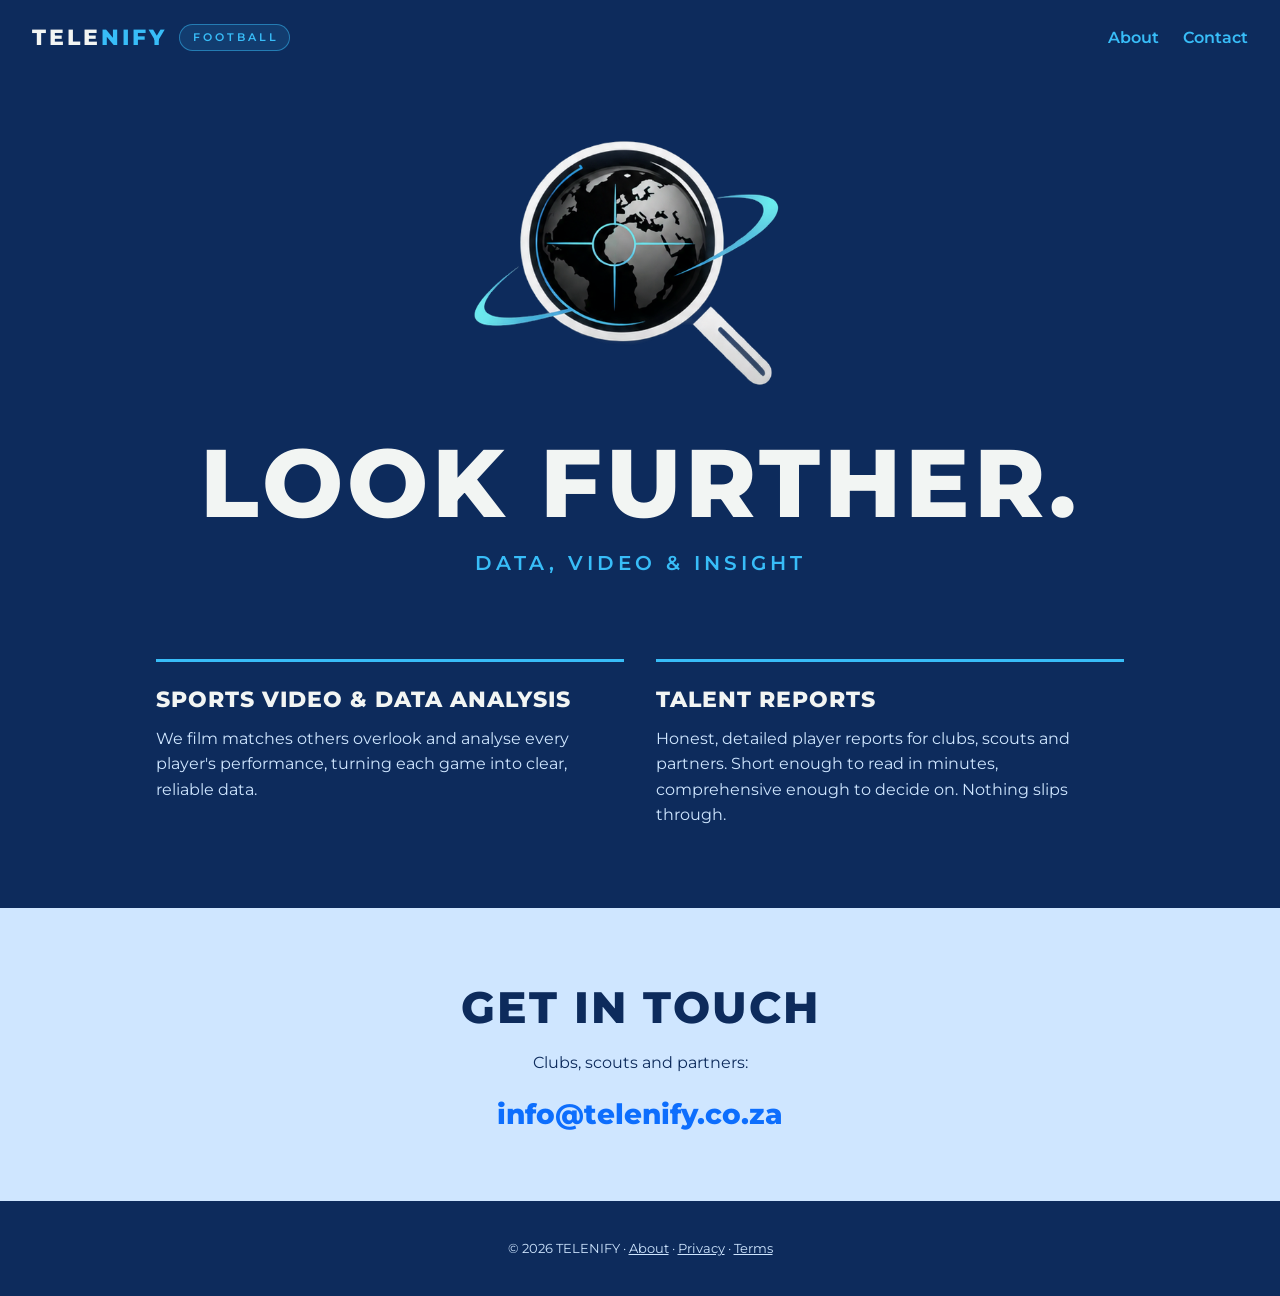
==== index.html @ 6e311cb9 "Home: honest, detailed and comprehensive report wording Co-Authored-By: Claude Opus 5.5 (1M context)" ====
<!doctype html>
<html lang="en">
<head>
  <meta charset="utf-8">
  <meta name="viewport" content="width=device-width, initial-scale=1">
  <title>Telenify | Look further.</title>
  <meta name="description" content="Telenify films and analyses sport others overlook, and turns it into clear data and honest player reports.">
  <link rel="icon" href="images/telenify-icon.png">
  <link rel="stylesheet" href="styles.css">
</head>
<body>

  <!-- Top bar: small logo + page links -->
  <header class="top-bar">
    <a class="wordmark" href="index.html">TELE<span>NIFY</span> <small>FOOTBALL</small></a>
    <nav class="top-bar-links">
      <a class="top-bar-link" href="about.html">About</a>
      <a class="top-bar-link" href="index.html#contact">Contact</a>
    </nav>
  </header>

  <!-- Hero: big logo and tagline -->
  <section class="hero">
    <img class="hero-icon" src="images/telenify-icon.png" alt="Telenify logo: a magnifying glass over a globe">
    <h1>LOOK FURTHER.</h1>
    <p class="hero-subtitle">Data, video &amp; insight</p>
  </section>

  <!-- What we do: two short blocks -->
  <section class="services">
    <article class="service">
      <h2>Sports video &amp; data analysis</h2>
      <p>We film matches others overlook and analyse every player's performance, turning each game into clear, reliable data.</p>
    </article>
    <article class="service">
      <h2>Talent reports</h2>
      <p>Honest, detailed player reports for clubs, scouts and partners. Short enough to read in minutes,
        comprehensive enough to decide on. Nothing slips through.</p>
    </article>
  </section>

  <!-- Contact -->
  <section class="contact" id="contact">
    <h2>Get in touch</h2>
    <p>Clubs, scouts and partners:</p>
    <a class="contact-email" href="mailto:info@telenify.co.za">info@telenify.co.za</a>
  </section>

  <footer class="footer">
    <p>&copy; 2026 TELENIFY &middot; <a href="about.html">About</a> &middot; <a href="privacy.html">Privacy</a> &middot; <a href="terms.html">Terms</a></p>
  </footer>

</body>
</html>
---- styles.css ----
/* Font stored in this repo (no calls to Google). Montserrat, SIL Open Font Licence. One file covers all weights. */
@font-face {
  font-family: Montserrat;
  src: url("fonts/montserrat-latin.woff2") format("woff2");
  font-weight: 100 900;
  font-display: swap;
}

/* Brand colours (same as the logo) */
:root {
  --royal-blue: #0D2B5C;
  --sky-blue: #38BDF8;
  --bright-blue: #0D6EFD;
  --light-sky: #CFE6FF;
  --white: #F2F5F3;
}

* { box-sizing: border-box; }

body {
  margin: 0;
  background: var(--royal-blue);
  color: var(--white);
  font-family: Montserrat, Arial, sans-serif;
  line-height: 1.6;
}

/* Top bar */
.top-bar {
  display: flex;
  justify-content: space-between;
  align-items: center;
  padding: 20px 32px;
}
.wordmark {
  font-weight: 800;
  font-size: 22px;
  letter-spacing: 3px;
  color: var(--white);
  text-decoration: none;
}
.wordmark span { color: var(--sky-blue); }
/* Product line next to the company name, e.g. "FOOTBALL" */
.wordmark {
  display: inline-flex;
  align-items: center;
}
.wordmark small {
  font-weight: 600;
  font-size: 11px;
  letter-spacing: 3px;
  color: var(--sky-blue);
  background: rgba(56, 189, 248, 0.12);
  border: 1px solid rgba(56, 189, 248, 0.5);
  border-radius: 999px;
  padding: 4px 10px 4px 13px;
  margin-left: 12px;
}
.top-bar-link {
  color: var(--sky-blue);
  text-decoration: none;
  font-weight: 600;
}
.top-bar-link:hover { text-decoration: underline; }
.wordmark, .top-bar-link { white-space: nowrap; }
.top-bar-links { display: flex; gap: 24px; }

/* Small phones: shrink the top bar so it stays on one line */
@media (max-width: 480px) {
  .top-bar { padding: 16px; }
  .wordmark { font-size: 17px; letter-spacing: 2px; }
  .wordmark small { font-size: 9px; letter-spacing: 2px; padding: 3px 8px 3px 10px; margin-left: 8px; }
  .top-bar-link { font-size: 14px; }
  .top-bar-links { gap: 14px; }
}

/* Hero */
.hero {
  text-align: center;
  padding: 60px 16px 80px;
}
.hero-icon {
  width: min(360px, 80%);
  height: auto;
}
.hero h1 {
  margin: 24px 0 0;
  font-weight: 800;
  font-size: clamp(40px, 9vw, 96px);
  letter-spacing: 4px;
  line-height: 1.1;
}
.hero-subtitle {
  margin: 12px 0 0;
  color: var(--sky-blue);
  font-weight: 600;
  font-size: clamp(14px, 2.5vw, 20px);
  letter-spacing: 4px;
  text-transform: uppercase;
}

/* Why we exist */
.mission {
  max-width: 760px;
  margin: 0 auto;
  padding: 80px 16px;
  text-align: center;
}
.mission h1 {
  margin: 0 0 16px;
  font-weight: 800;
  font-size: clamp(26px, 4.5vw, 40px);
  line-height: 1.2;
}
.mission h1 span { display: block; color: var(--sky-blue); }
.mission p {
  margin: 0;
  color: var(--light-sky);
  font-size: clamp(16px, 2.2vw, 19px);
}

/* What we do */
.services {
  display: grid;
  grid-template-columns: repeat(auto-fit, minmax(280px, 1fr));
  gap: 32px;
  max-width: 1000px;
  margin: 0 auto;
  padding: 0 16px 80px;
}
.service {
  border-top: 3px solid var(--sky-blue);
  padding-top: 20px;
}
.service h2 {
  margin: 0 0 8px;
  font-weight: 800;
  font-size: 22px;
  text-transform: uppercase;
  letter-spacing: 1px;
}
.service p {
  margin: 0;
  color: var(--light-sky);
}

/* Contact */
.contact {
  text-align: center;
  background: var(--light-sky);
  color: var(--royal-blue);
  padding: 64px 16px;
}
.contact h2 {
  margin: 0;
  font-weight: 800;
  font-size: clamp(28px, 5vw, 44px);
  text-transform: uppercase;
  letter-spacing: 2px;
}
.contact p { margin: 8px 0 16px; }
.contact-email {
  font-weight: 800;
  font-size: clamp(18px, 4vw, 28px);
  color: var(--bright-blue);
  text-decoration: none;
  word-break: break-all;
}
.contact-email:hover { text-decoration: underline; }

/* Footer */
.footer {
  text-align: center;
  padding: 24px 16px;
  font-size: 13px;
  color: var(--light-sky);
}
.footer a { color: var(--light-sky); }

/* Privacy and Terms pages */
.legal {
  max-width: 760px;
  margin: 0 auto;
  padding: 24px 16px 64px;
}
.legal h1 {
  font-weight: 800;
  font-size: clamp(28px, 5vw, 40px);
  text-transform: uppercase;
  letter-spacing: 2px;
  margin: 0 0 4px;
}
.legal h2 {
  font-weight: 800;
  font-size: 18px;
  text-transform: uppercase;
  letter-spacing: 1px;
  color: var(--sky-blue);
  margin: 32px 0 8px;
}
.legal p, .legal li { color: var(--light-sky); }
.legal a { color: var(--sky-blue); }
.legal .updated { font-size: 13px; margin: 0 0 24px; }
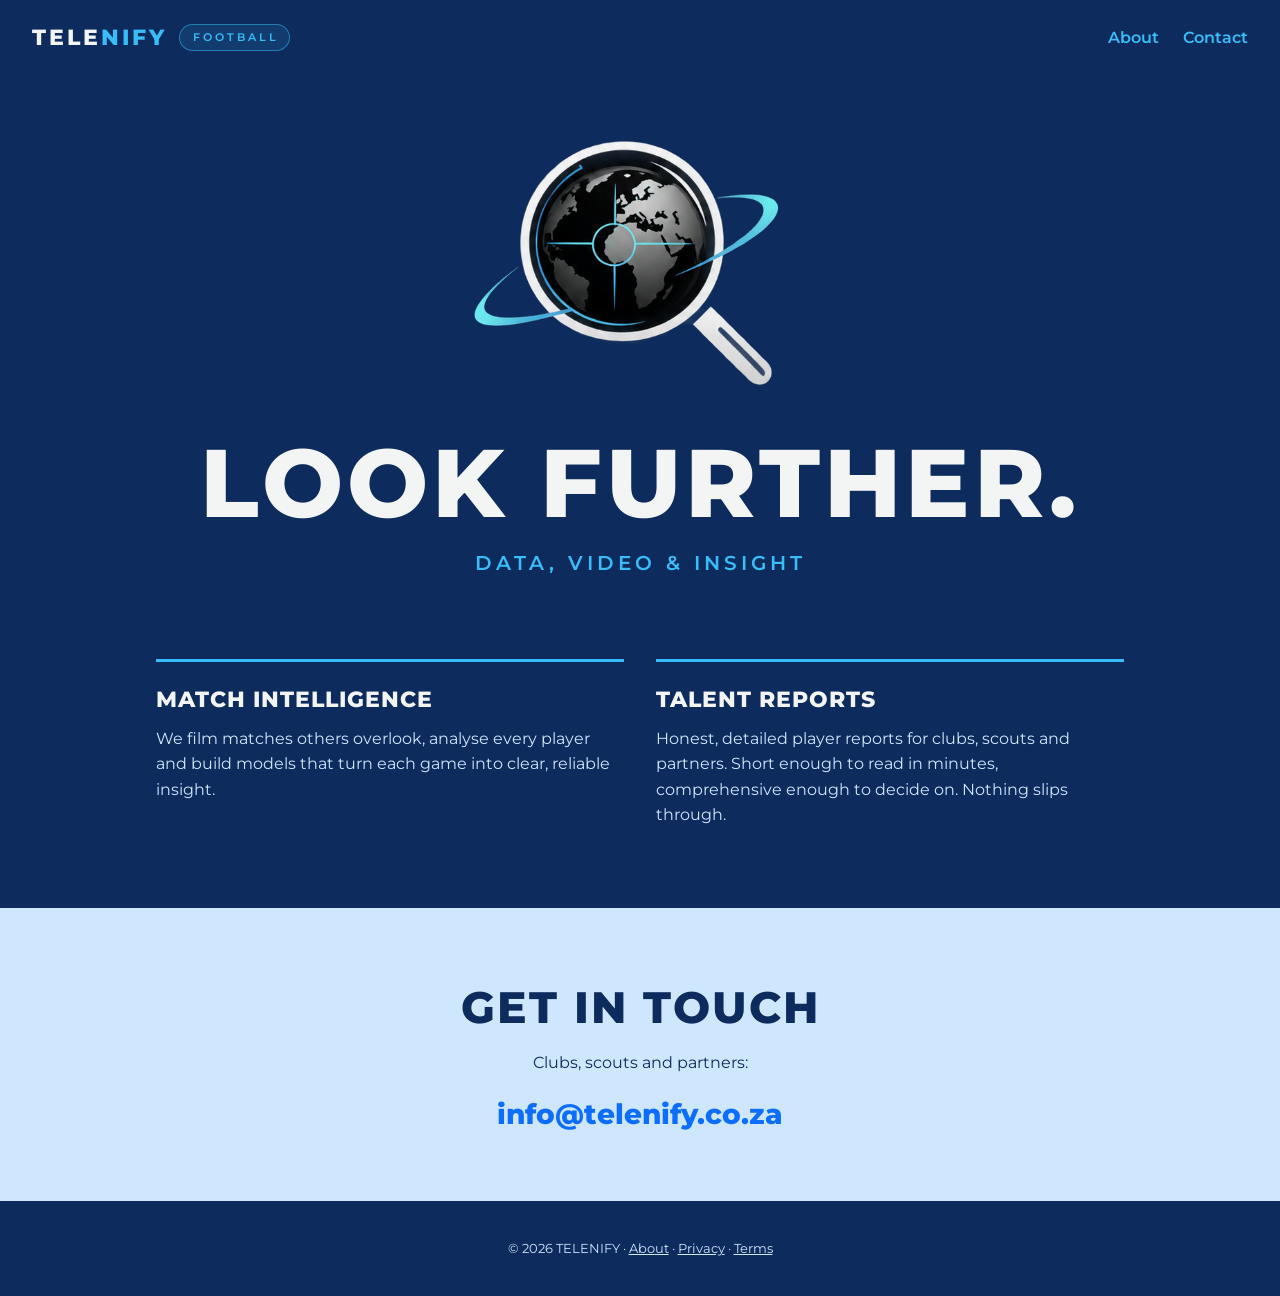
==== commit c7d932d2: "Home: match intelligence block and title Co-Authored-By: Claude Opus 5.5 (1M context) <noreply@anthr" ====
--- a/index.html
+++ b/index.html
@@ -3,7 +3,7 @@
 <head>
   <meta charset="utf-8">
   <meta name="viewport" content="width=device-width, initial-scale=1">
-  <title>Telenify | Look further.</title>
+  <title>Telenify – Match Intelligence &amp; Talent Reports</title>
   <meta name="description" content="Telenify films and analyses sport others overlook, and turns it into clear data and honest player reports.">
   <link rel="icon" href="images/telenify-icon.png">
   <link rel="stylesheet" href="styles.css">
@@ -29,8 +29,8 @@
   <!-- What we do: two short blocks -->
   <section class="services">
     <article class="service">
-      <h2>Sports video &amp; data analysis</h2>
-      <p>We film matches others overlook and analyse every player's performance, turning each game into clear, reliable data.</p>
+      <h2>Match intelligence</h2>
+      <p>We film matches others overlook, analyse every player and build models that turn each game into clear, reliable insight.</p>
     </article>
     <article class="service">
       <h2>Talent reports</h2>
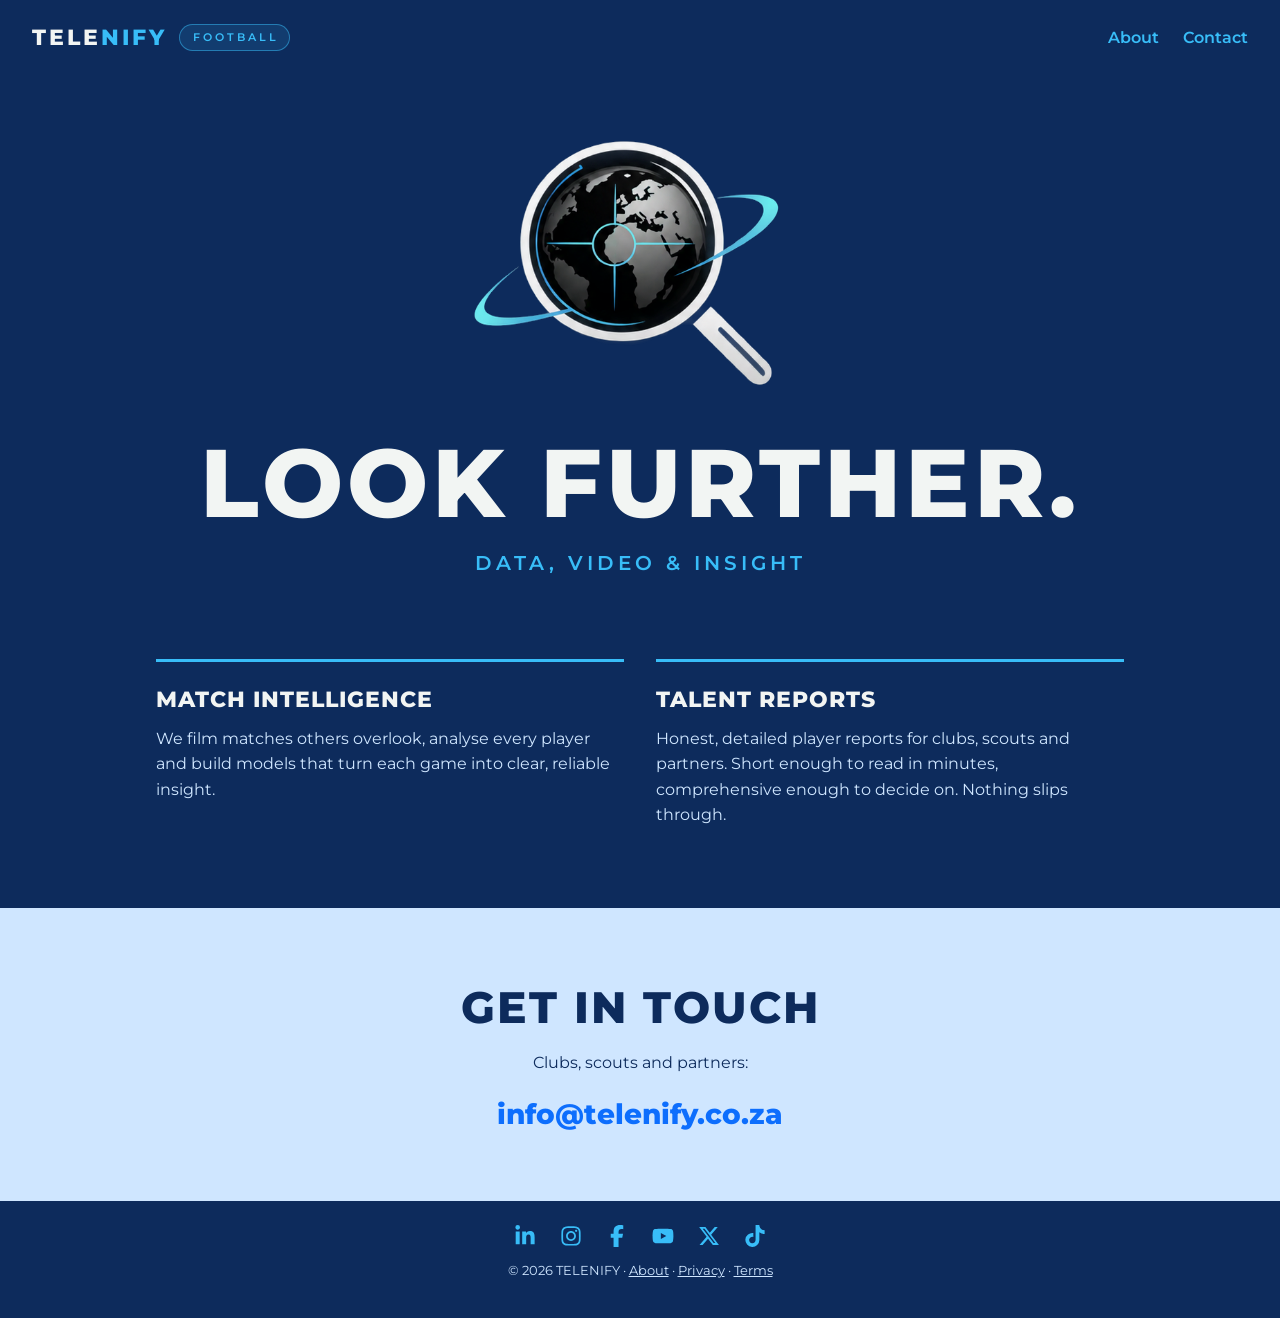
==== commit 884c94a9: "Footer: social media icons, linked profiles for Google Co-Authored-By: Claude Opus 5.5 (1M context) " ====
--- a/index.html
+++ b/index.html
@@ -5,17 +5,29 @@
   <meta name="viewport" content="width=device-width, initial-scale=1">
   <title>Telenify – Match Intelligence &amp; Talent Reports</title>
   <meta name="description" content="Telenify films and analyses sport others overlook, and turns it into clear data and honest player reports.">
-  <link rel="icon" href="images/telenify-icon.png">
+  <link rel="icon" href="/favicon.ico" sizes="48x48">
+  <link rel="icon" href="/images/favicon-192.png" type="image/png" sizes="192x192">
+  <link rel="apple-touch-icon" href="/apple-touch-icon.png">
+  <script type="application/ld+json">
+  {"@context": "https://schema.org", "@graph": [
+    {"@type": "WebSite", "name": "Telenify", "url": "https://telenify.co.za/"},
+    {"@type": "Organization", "name": "Telenify", "url": "https://telenify.co.za/",
+     "logo": "https://telenify.co.za/images/favicon-512.png",
+     "sameAs": ["https://www.linkedin.com/company/telenify", "https://www.instagram.com/telenify/",
+                "https://www.facebook.com/telenify", "https://www.youtube.com/@telenify",
+                "https://x.com/telenify", "https://www.tiktok.com/@telenify"]}
+  ]}
+  </script>
   <link rel="stylesheet" href="styles.css">
 </head>
 <body>
 
   <!-- Top bar: small logo + page links -->
   <header class="top-bar">
-    <a class="wordmark" href="index.html">TELE<span>NIFY</span> <small>FOOTBALL</small></a>
+    <a class="wordmark" href="/">TELE<span>NIFY</span> <small>FOOTBALL</small></a>
     <nav class="top-bar-links">
       <a class="top-bar-link" href="about.html">About</a>
-      <a class="top-bar-link" href="index.html#contact">Contact</a>
+      <a class="top-bar-link" href="/#contact">Contact</a>
     </nav>
   </header>
 
@@ -47,6 +59,15 @@
   </section>
 
   <footer class="footer">
+    <!-- Social icons: Font Awesome Free 6.5.2, CC BY 4.0, fontawesome.com -->
+    <p class="social">
+      <a href="https://www.linkedin.com/company/telenify" aria-label="LinkedIn" title="LinkedIn"><svg aria-hidden="true" viewBox="0 0 448 512"><path d="M100.28 448H7.4V148.9h92.88zM53.79 108.1C24.09 108.1 0 83.5 0 53.8a53.79 53.79 0 0 1 107.58 0c0 29.7-24.1 54.3-53.79 54.3zM447.9 448h-92.68V302.4c0-34.7-.7-79.2-48.29-79.2-48.29 0-55.69 37.7-55.69 76.7V448h-92.78V148.9h89.08v40.8h1.3c12.4-23.5 42.69-48.3 87.88-48.3 94 0 111.28 61.9 111.28 142.3V448z"/></svg></a>
+      <a href="https://www.instagram.com/telenify/" aria-label="Instagram" title="Instagram"><svg aria-hidden="true" viewBox="0 0 448 512"><path d="M224.1 141c-63.6 0-114.9 51.3-114.9 114.9s51.3 114.9 114.9 114.9S339 319.5 339 255.9 287.7 141 224.1 141zm0 189.6c-41.1 0-74.7-33.5-74.7-74.7s33.5-74.7 74.7-74.7 74.7 33.5 74.7 74.7-33.6 74.7-74.7 74.7zm146.4-194.3c0 14.9-12 26.8-26.8 26.8-14.9 0-26.8-12-26.8-26.8s12-26.8 26.8-26.8 26.8 12 26.8 26.8zm76.1 27.2c-1.7-35.9-9.9-67.7-36.2-93.9-26.2-26.2-58-34.4-93.9-36.2-37-2.1-147.9-2.1-184.9 0-35.8 1.7-67.6 9.9-93.9 36.1s-34.4 58-36.2 93.9c-2.1 37-2.1 147.9 0 184.9 1.7 35.9 9.9 67.7 36.2 93.9s58 34.4 93.9 36.2c37 2.1 147.9 2.1 184.9 0 35.9-1.7 67.7-9.9 93.9-36.2 26.2-26.2 34.4-58 36.2-93.9 2.1-37 2.1-147.8 0-184.8zM398.8 388c-7.8 19.6-22.9 34.7-42.6 42.6-29.5 11.7-99.5 9-132.1 9s-102.7 2.6-132.1-9c-19.6-7.8-34.7-22.9-42.6-42.6-11.7-29.5-9-99.5-9-132.1s-2.6-102.7 9-132.1c7.8-19.6 22.9-34.7 42.6-42.6 29.5-11.7 99.5-9 132.1-9s102.7-2.6 132.1 9c19.6 7.8 34.7 22.9 42.6 42.6 11.7 29.5 9 99.5 9 132.1s2.7 102.7-9 132.1z"/></svg></a>
+      <a href="https://www.facebook.com/telenify" aria-label="Facebook" title="Facebook"><svg aria-hidden="true" viewBox="0 0 320 512"><path d="M80 299.3V512H196V299.3h86.5l18-97.8H196V166.9c0-51.7 20.3-71.5 72.7-71.5c16.3 0 29.4 .4 37 1.2V7.9C291.4 4 256.4 0 236.2 0C129.3 0 80 50.5 80 159.4v42.1H14v97.8H80z"/></svg></a>
+      <a href="https://www.youtube.com/@telenify" aria-label="YouTube" title="YouTube"><svg aria-hidden="true" viewBox="0 0 576 512"><path d="M549.655 124.083c-6.281-23.65-24.787-42.276-48.284-48.597C458.781 64 288 64 288 64S117.22 64 74.629 75.486c-23.497 6.322-42.003 24.947-48.284 48.597-11.412 42.867-11.412 132.305-11.412 132.305s0 89.438 11.412 132.305c6.281 23.65 24.787 41.5 48.284 47.821C117.22 448 288 448 288 448s170.78 0 213.371-11.486c23.497-6.321 42.003-24.171 48.284-47.821 11.412-42.867 11.412-132.305 11.412-132.305s0-89.438-11.412-132.305zm-317.51 213.508V175.185l142.739 81.205-142.739 81.201z"/></svg></a>
+      <a href="https://x.com/telenify" aria-label="X" title="X"><svg aria-hidden="true" viewBox="0 0 512 512"><path d="M389.2 48h70.6L305.6 224.2 487 464H345L233.7 318.6 106.5 464H35.8L200.7 275.5 26.8 48H172.4L272.9 180.9 389.2 48zM364.4 421.8h39.1L151.1 88h-42L364.4 421.8z"/></svg></a>
+      <a href="https://www.tiktok.com/@telenify" aria-label="TikTok" title="TikTok"><svg aria-hidden="true" viewBox="0 0 448 512"><path d="M448,209.91a210.06,210.06,0,0,1-122.77-39.25V349.38A162.55,162.55,0,1,1,185,188.31V278.2a74.62,74.62,0,1,0,52.23,71.18V0l88,0a121.18,121.18,0,0,0,1.86,22.17h0A122.18,122.18,0,0,0,381,102.39a121.43,121.43,0,0,0,67,20.14Z"/></svg></a>
+    </p>
     <p>&copy; 2026 TELENIFY &middot; <a href="about.html">About</a> &middot; <a href="privacy.html">Privacy</a> &middot; <a href="terms.html">Terms</a></p>
   </footer>
 
--- a/styles.css
+++ b/styles.css
@@ -176,6 +176,11 @@
   color: var(--light-sky);
 }
 .footer a { color: var(--light-sky); }
+/* Social media links */
+.footer .social { display: flex; flex-wrap: wrap; justify-content: center; gap: 12px 24px; margin: 0 0 12px; }
+.footer .social a { color: var(--sky-blue); display: inline-flex; }
+.footer .social svg { width: 22px; height: 22px; fill: currentColor; }
+.footer .social a:hover { color: var(--white); }
 
 /* Privacy and Terms pages */
 .legal {
